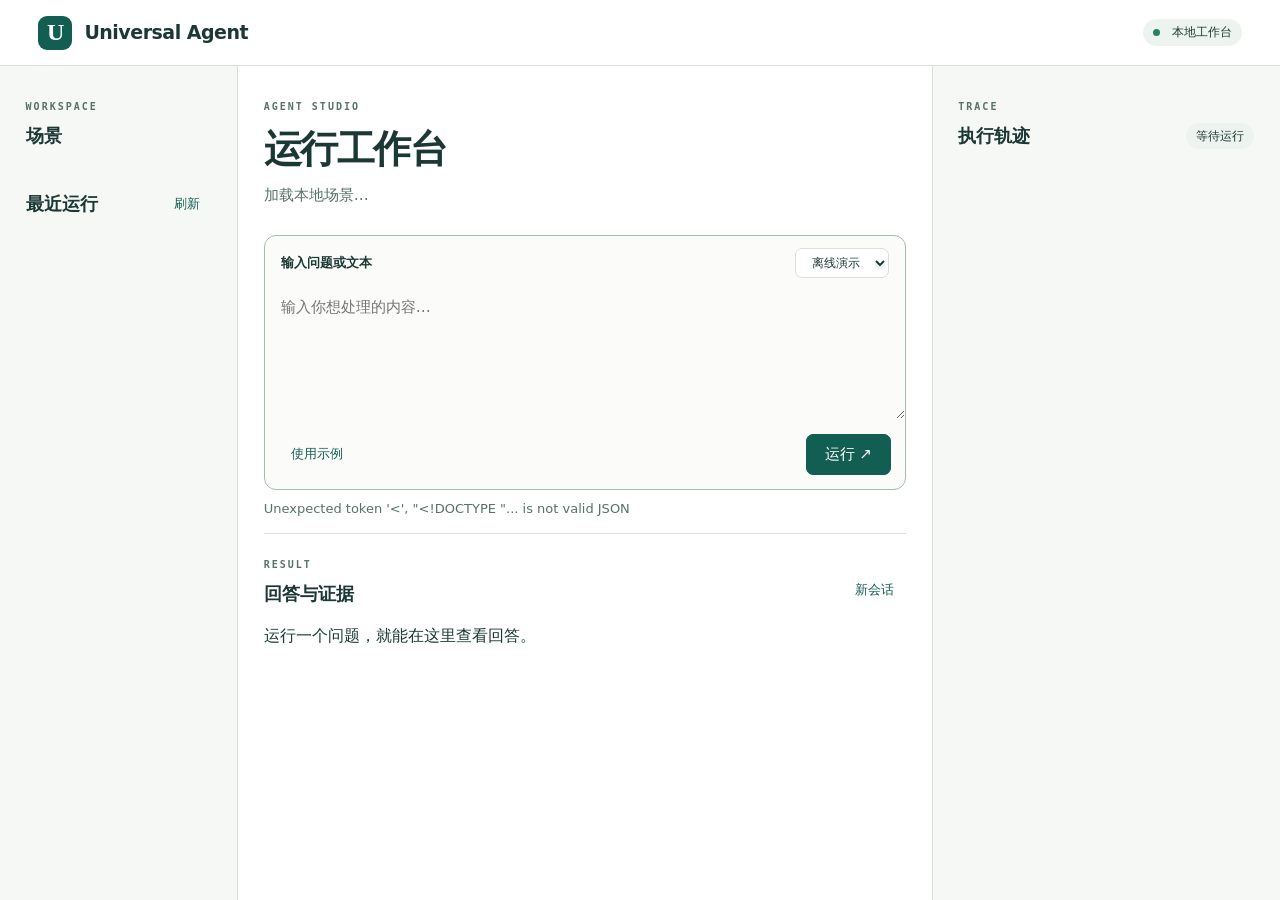
==== static/index.html @ d8149d49 "Implement local agent runtime, trace workbench and removable notes scenario" ====
<!doctype html>
<html lang="zh-CN">
<head>
<meta charset="utf-8"><meta name="viewport" content="width=device-width,initial-scale=1">
<title>Universal Agent · 本地工作台</title><link rel="stylesheet" href="/static/style.css">
<script defer src="/static/app.js"></script>
</head><body>
<header><div class="brand"><span class="mark">U</span><strong>Universal Agent</strong></div><span class="local"><i></i> 本地工作台</span></header>
<main>
<aside><div class="kicker">WORKSPACE</div><h2>场景</h2><div id="scenes"></div>
<div class="rail-title"><h2>最近运行</h2><button id="refresh" class="link">刷新</button></div><div id="history"></div></aside>
<section class="studio">
<div class="kicker">AGENT STUDIO</div><h1 id="title">运行工作台</h1><p id="description">加载本地场景…</p>
<form id="ask"><div class="toolbar"><label for="question">输入问题或文本</label><select id="mode" aria-label="运行模式"><option value="offline">离线演示</option><option value="openai">模型模式</option></select></div>
<textarea id="question" maxlength="16000" required rows="5" placeholder="输入你想处理的内容…"></textarea>
<div class="actions"><button type="button" class="link" id="example">使用示例</button><span class="spacer"></span><button type="button" id="cancel" hidden>取消运行</button><button id="submit" class="primary">运行 ↗</button></div></form>
<p id="notice" role="status"></p>
<div class="result-head"><div><div class="kicker">RESULT</div><h2>回答与证据</h2></div><button class="link" id="new">新会话</button></div>
<p id="prompt"></p><div id="answer" aria-live="polite">运行一个问题，就能在这里查看回答。</div><div id="evidence"></div>
</section>
<section class="tracepanel"><div class="kicker">TRACE</div><div class="rail-title"><h2>执行轨迹</h2><span class="badge" id="status">等待运行</span></div><p id="taskid"></p><ol id="trace"></ol></section>
</main>
<dialog id="login"><form id="unlock"><h2>本地访问令牌</h2><label for="secret">输入服务端配置的 AGENT_ACCESS_TOKEN</label><input type="password" id="secret" required autocomplete="off"><button class="primary">进入工作台</button></form></dialog>
</body></html>
---- static/style.css ----
:root{font:15px/1.55 system-ui,"Microsoft YaHei",sans-serif;color:#1c3835;background:#f6f8f5;--muted:#58716b;--line:#d7e0da;--green:#135e52}
*{box-sizing:border-box}body{margin:0}header{height:66px;border-bottom:1px solid var(--line);display:flex;align-items:center;justify-content:space-between;padding:0 3vw;background:#fff}.brand,.local,.actions,.toolbar,.rail-title,.result-head{display:flex;align-items:center;gap:12px}.brand{font-size:19px;letter-spacing:-.5px}.mark{display:grid;place-items:center;background:var(--green);color:white;border-radius:9px;width:34px;height:34px;font:bold 24px Georgia}.local,.badge{font-size:12px;background:#edf4ef;padding:4px 10px;border-radius:20px}.local i{width:7px;height:7px;background:#258163;border-radius:50%}main{display:grid;grid-template-columns:minmax(178px,.72fr) minmax(340px,2.1fr) minmax(240px,1.05fr);min-height:calc(100vh - 66px);max-width:1600px;margin:auto}aside,.studio,.tracepanel{padding:34px clamp(16px,2vw,34px);min-width:0}aside,.studio{border-right:1px solid var(--line)}.studio{background:#fff}.kicker{font:600 10px/1.4 ui-monospace,monospace;letter-spacing:2px;color:var(--muted)}h1{font-size:clamp(28px,3vw,44px);line-height:1.15;letter-spacing:-1.5px;margin:13px 0}h2{font-size:18px;margin:8px 0 14px}p{margin:9px 0;color:var(--muted)}#description{margin-bottom:28px}.rail-title,.result-head,.toolbar{justify-content:space-between}.rail-title h2{margin:8px 0}button,select,input,textarea{font:inherit}button,select,input{border:1px solid var(--line);border-radius:7px;padding:6px 12px;background:white;color:inherit}button,select{cursor:pointer}button:hover{background:#eef4ef}button:focus-visible,select:focus-visible,textarea:focus-visible,input:focus-visible,summary:focus-visible{outline:2px solid #2f927e;outline-offset:2px}button:disabled{cursor:default;opacity:.5}.scene,.past{display:block;width:100%;text-align:left;overflow:hidden;text-overflow:ellipsis;white-space:nowrap}.scene{margin:6px 0;padding:11px}.scene.active{background:#dceee5;border-color:#9fc4ac;font-weight:650}.past{background:none;border:0;font-size:13px;padding:7px 3px;color:var(--muted)}#history,.tracepanel{overflow-wrap:anywhere}aside .rail-title{margin-top:32px}.link{background:none;border:0;color:var(--green);font-size:13px}.toolbar{padding:12px 16px}.toolbar label{font-size:13px;font-weight:650}#ask{border:1px solid #a6bbb0;border-radius:12px;background:#fbfcfa;overflow:hidden}textarea{width:100%;border:0;resize:vertical;min-height:120px;padding:6px 16px;background:transparent;color:inherit}select{font-size:12px}.actions{padding:8px 14px 14px}.spacer{flex:1}.primary{background:var(--green);color:white;padding:8px 18px;border-color:var(--green)}.primary:hover{background:#0c4f43}#notice{min-height:20px;font-size:13px}.result-head{border-top:1px solid var(--line);padding-top:24px;margin-top:14px}#answer,#prompt,pre,.evidence-text{white-space:pre-wrap;overflow-wrap:anywhere}#answer{font-size:16px;line-height:1.8}#evidence details{border:1px solid var(--line);border-radius:8px;padding:9px 12px;margin-top:10px}summary{cursor:pointer}#taskid{font:11px ui-monospace,monospace}.tracepanel ol{list-style:none;padding:0;margin-top:20px}.tracepanel li{border-left:2px solid #abcabb;padding:0 0 16px 13px}.tracepanel summary{font-size:13px}.meta{color:var(--muted);font-size:11px}.tracepanel pre{font:11px/1.55 ui-monospace,monospace;max-height:260px;overflow:auto;color:#3f5750}.badge{white-space:nowrap}dialog{border:1px solid var(--line);border-radius:12px;max-width:90vw}dialog label,dialog input{display:block;margin:12px 0}#prompt{font-size:13px}#prompt:empty{display:none}[hidden]{display:none!important}@media(max-width:950px){main{grid-template-columns:175px 1fr}.tracepanel{grid-column:2;border-top:1px solid var(--line)}aside{grid-row:span 2}.studio{border:0}}@media(max-width:620px){main{display:block}aside,.studio,.tracepanel{padding:18px;border:0;border-bottom:1px solid var(--line)}aside .rail-title{margin-top:12px}#scenes{display:flex;gap:8px}.scene{width:auto}#history{max-height:85px;overflow:auto}}
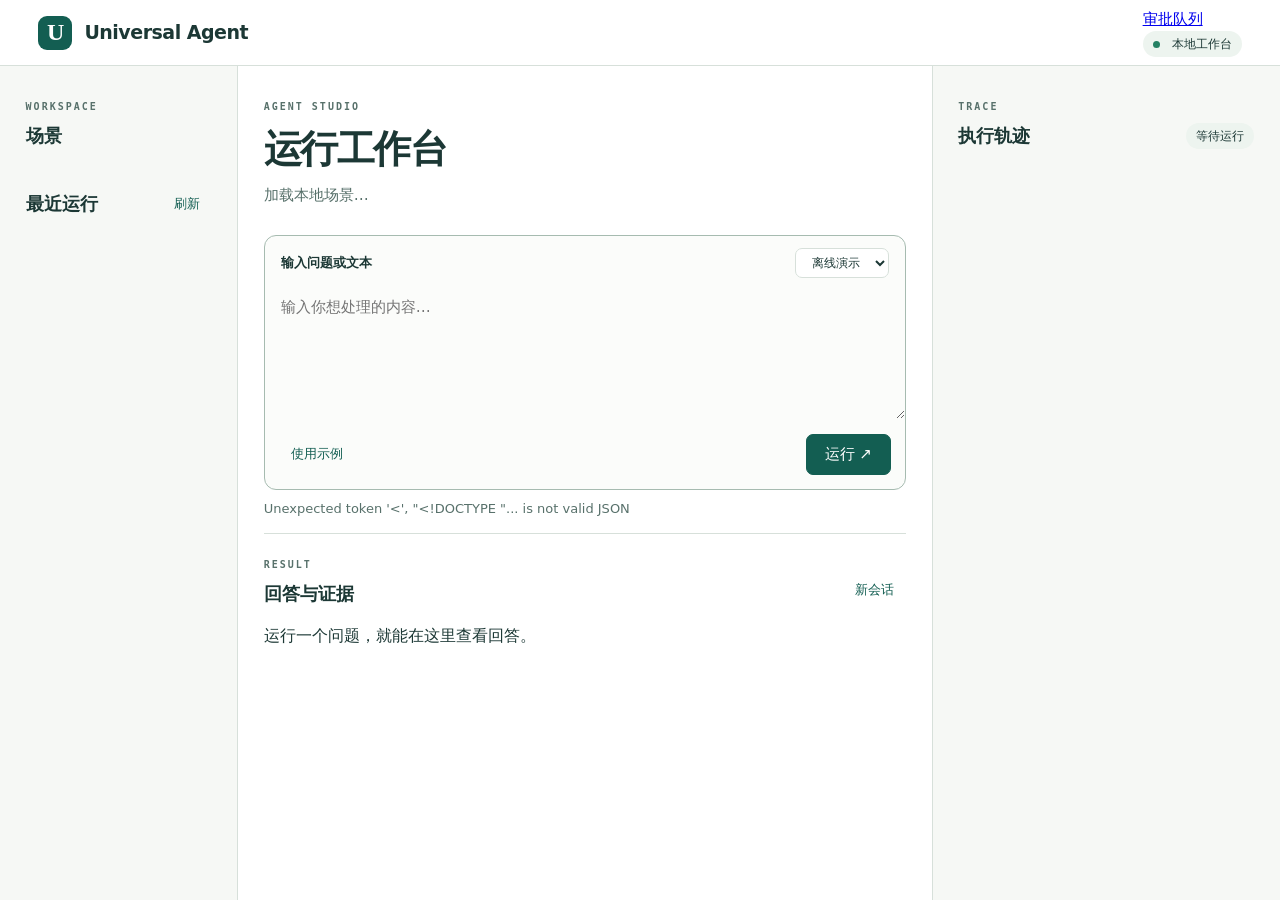
==== commit afde95aa: "Govern approved mock commits, gated releases, and offline observability" ====
--- a/static/index.html
+++ b/static/index.html
@@ -5,16 +5,21 @@
 <title>Universal Agent · 本地工作台</title><link rel="stylesheet" href="/static/style.css">
 <script defer src="/static/app.js"></script>
 </head><body>
-<header><div class="brand"><span class="mark">U</span><strong>Universal Agent</strong></div><span class="local"><i></i> 本地工作台</span></header>
+<header><div class="brand"><span class="mark">U</span><strong>Universal Agent</strong></div><div><a href="/review" target="_blank" rel="noopener">审批队列</a> <span class="local"><i></i> 本地工作台</span></div></header>
 <main>
 <aside><div class="kicker">WORKSPACE</div><h2>场景</h2><div id="scenes"></div>
 <div class="rail-title"><h2>最近运行</h2><button id="refresh" class="link">刷新</button></div><div id="history"></div></aside>
 <section class="studio">
 <div class="kicker">AGENT STUDIO</div><h1 id="title">运行工作台</h1><p id="description">加载本地场景…</p>
-<form id="ask"><div class="toolbar"><label for="question">输入问题或文本</label><select id="mode" aria-label="运行模式"><option value="offline">离线演示</option><option value="openai">模型模式</option></select></div>
+<form id="ask"><div class="toolbar"><label for="question">输入问题或文本</label><div class="mode-options">
+<label id="executionOptions" hidden>执行方式 <select id="executionMode"><option value="reactive">即时执行</option><option value="durable_plan">持久化计划</option></select></label>
+<select id="mode" aria-label="规划器"><option value="offline">离线演示</option><option value="openai">模型模式</option></select></div></div>
+<p id="planHint" hidden>按场景计划执行。需要人工审批时可以在独立审批窗口处理。</p>
+<label id="objectScope" hidden>本次对象 ID <input id="objectId" maxlength="128"></label>
 <textarea id="question" maxlength="16000" required rows="5" placeholder="输入你想处理的内容…"></textarea>
 <div class="actions"><button type="button" class="link" id="example">使用示例</button><span class="spacer"></span><button type="button" id="cancel" hidden>取消运行</button><button id="submit" class="primary">运行 ↗</button></div></form>
 <p id="notice" role="status"></p>
+<section id="planPanel" aria-labelledby="planTitle" hidden><div class="rail-title"><h2 id="planTitle">计划步骤</h2><span id="planCount" class="meta"></span></div><ol id="planSteps"></ol></section>
 <div class="result-head"><div><div class="kicker">RESULT</div><h2>回答与证据</h2></div><button class="link" id="new">新会话</button></div>
 <p id="prompt"></p><div id="answer" aria-live="polite">运行一个问题，就能在这里查看回答。</div><div id="evidence"></div>
 </section>
--- a/static/style.css
+++ b/static/style.css
@@ -1,2 +1,11 @@
 :root{font:15px/1.55 system-ui,"Microsoft YaHei",sans-serif;color:#1c3835;background:#f6f8f5;--muted:#58716b;--line:#d7e0da;--green:#135e52}
 *{box-sizing:border-box}body{margin:0}header{height:66px;border-bottom:1px solid var(--line);display:flex;align-items:center;justify-content:space-between;padding:0 3vw;background:#fff}.brand,.local,.actions,.toolbar,.rail-title,.result-head{display:flex;align-items:center;gap:12px}.brand{font-size:19px;letter-spacing:-.5px}.mark{display:grid;place-items:center;background:var(--green);color:white;border-radius:9px;width:34px;height:34px;font:bold 24px Georgia}.local,.badge{font-size:12px;background:#edf4ef;padding:4px 10px;border-radius:20px}.local i{width:7px;height:7px;background:#258163;border-radius:50%}main{display:grid;grid-template-columns:minmax(178px,.72fr) minmax(340px,2.1fr) minmax(240px,1.05fr);min-height:calc(100vh - 66px);max-width:1600px;margin:auto}aside,.studio,.tracepanel{padding:34px clamp(16px,2vw,34px);min-width:0}aside,.studio{border-right:1px solid var(--line)}.studio{background:#fff}.kicker{font:600 10px/1.4 ui-monospace,monospace;letter-spacing:2px;color:var(--muted)}h1{font-size:clamp(28px,3vw,44px);line-height:1.15;letter-spacing:-1.5px;margin:13px 0}h2{font-size:18px;margin:8px 0 14px}p{margin:9px 0;color:var(--muted)}#description{margin-bottom:28px}.rail-title,.result-head,.toolbar{justify-content:space-between}.rail-title h2{margin:8px 0}button,select,input,textarea{font:inherit}button,select,input{border:1px solid var(--line);border-radius:7px;padding:6px 12px;background:white;color:inherit}button,select{cursor:pointer}button:hover{background:#eef4ef}button:focus-visible,select:focus-visible,textarea:focus-visible,input:focus-visible,summary:focus-visible{outline:2px solid #2f927e;outline-offset:2px}button:disabled{cursor:default;opacity:.5}.scene,.past{display:block;width:100%;text-align:left;overflow:hidden;text-overflow:ellipsis;white-space:nowrap}.scene{margin:6px 0;padding:11px}.scene.active{background:#dceee5;border-color:#9fc4ac;font-weight:650}.past{background:none;border:0;font-size:13px;padding:7px 3px;color:var(--muted)}#history,.tracepanel{overflow-wrap:anywhere}aside .rail-title{margin-top:32px}.link{background:none;border:0;color:var(--green);font-size:13px}.toolbar{padding:12px 16px}.toolbar label{font-size:13px;font-weight:650}#ask{border:1px solid #a6bbb0;border-radius:12px;background:#fbfcfa;overflow:hidden}textarea{width:100%;border:0;resize:vertical;min-height:120px;padding:6px 16px;background:transparent;color:inherit}select{font-size:12px}.actions{padding:8px 14px 14px}.spacer{flex:1}.primary{background:var(--green);color:white;padding:8px 18px;border-color:var(--green)}.primary:hover{background:#0c4f43}#notice{min-height:20px;font-size:13px}.result-head{border-top:1px solid var(--line);padding-top:24px;margin-top:14px}#answer,#prompt,pre,.evidence-text{white-space:pre-wrap;overflow-wrap:anywhere}#answer{font-size:16px;line-height:1.8}#evidence details{border:1px solid var(--line);border-radius:8px;padding:9px 12px;margin-top:10px}summary{cursor:pointer}#taskid{font:11px ui-monospace,monospace}.tracepanel ol{list-style:none;padding:0;margin-top:20px}.tracepanel li{border-left:2px solid #abcabb;padding:0 0 16px 13px}.tracepanel summary{font-size:13px}.meta{color:var(--muted);font-size:11px}.tracepanel pre{font:11px/1.55 ui-monospace,monospace;max-height:260px;overflow:auto;color:#3f5750}.badge{white-space:nowrap}dialog{border:1px solid var(--line);border-radius:12px;max-width:90vw}dialog label,dialog input{display:block;margin:12px 0}#prompt{font-size:13px}#prompt:empty{display:none}[hidden]{display:none!important}@media(max-width:950px){main{grid-template-columns:175px 1fr}.tracepanel{grid-column:2;border-top:1px solid var(--line)}aside{grid-row:span 2}.studio{border:0}}@media(max-width:620px){main{display:block}aside,.studio,.tracepanel{padding:18px;border:0;border-bottom:1px solid var(--line)}aside .rail-title{margin-top:12px}#scenes{display:flex;gap:8px}.scene{width:auto}#history{max-height:85px;overflow:auto}}
+.mode-options,.step-heading{display:flex;align-items:center;gap:8px;flex-wrap:wrap}
+.toolbar{flex-wrap:wrap}.mode-options label{font-size:12px;color:var(--muted)}
+#planHint{margin:0 16px 8px;font-size:12px}
+#planPanel{border:1px solid var(--line);border-radius:10px;margin:14px 0 20px;padding:12px 16px;background:#fbfcfa}
+#planSteps{list-style:decimal;padding-left:24px;margin:4px 0}
+#planSteps li{padding:8px 0 8px 3px;border-top:1px solid var(--line);overflow-wrap:anywhere}
+#planSteps li::marker{color:var(--muted);font:12px ui-monospace,monospace}
+.step-heading strong{font:600 14px ui-monospace,monospace}.step-heading .badge{font-size:11px}
+.step-detail{font-size:12px;color:var(--muted);margin-top:3px}
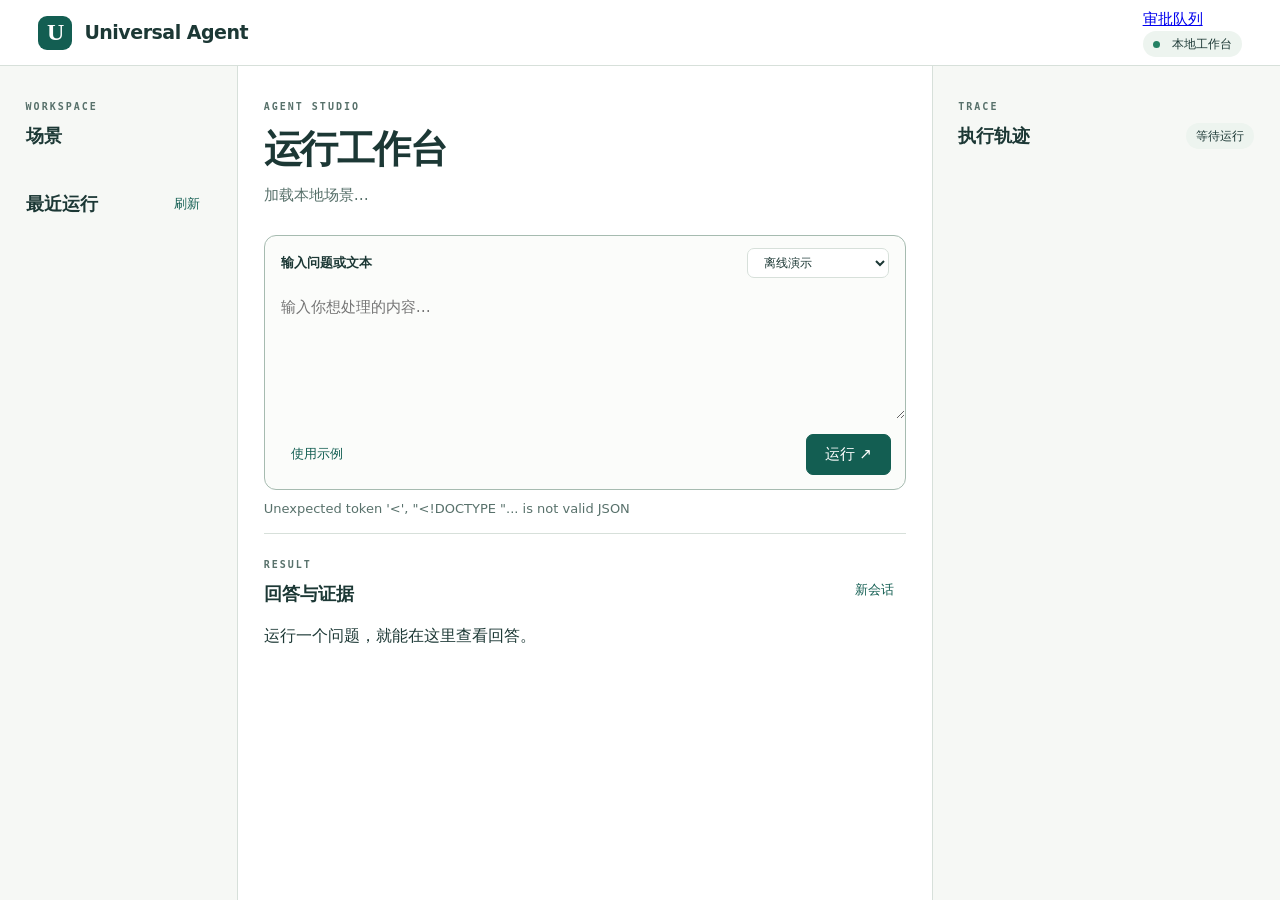
==== commit 94701a40: "Add published skill packages and a local two-project harness for V3 P1" ====
--- a/static/index.html
+++ b/static/index.html
@@ -1,29 +1,112 @@
 <!doctype html>
 <html lang="zh-CN">
 <head>
-<meta charset="utf-8"><meta name="viewport" content="width=device-width,initial-scale=1">
-<title>Universal Agent · 本地工作台</title><link rel="stylesheet" href="/static/style.css">
-<script defer src="/static/app.js"></script>
-</head><body>
-<header><div class="brand"><span class="mark">U</span><strong>Universal Agent</strong></div><div><a href="/review" target="_blank" rel="noopener">审批队列</a> <span class="local"><i></i> 本地工作台</span></div></header>
-<main>
-<aside><div class="kicker">WORKSPACE</div><h2>场景</h2><div id="scenes"></div>
-<div class="rail-title"><h2>最近运行</h2><button id="refresh" class="link">刷新</button></div><div id="history"></div></aside>
-<section class="studio">
-<div class="kicker">AGENT STUDIO</div><h1 id="title">运行工作台</h1><p id="description">加载本地场景…</p>
-<form id="ask"><div class="toolbar"><label for="question">输入问题或文本</label><div class="mode-options">
-<label id="executionOptions" hidden>执行方式 <select id="executionMode"><option value="reactive">即时执行</option><option value="durable_plan">持久化计划</option></select></label>
-<select id="mode" aria-label="规划器"><option value="offline">离线演示</option><option value="openai">模型模式</option></select></div></div>
-<p id="planHint" hidden>按场景计划执行。需要人工审批时可以在独立审批窗口处理。</p>
-<label id="objectScope" hidden>本次对象 ID <input id="objectId" maxlength="128"></label>
-<textarea id="question" maxlength="16000" required rows="5" placeholder="输入你想处理的内容…"></textarea>
-<div class="actions"><button type="button" class="link" id="example">使用示例</button><span class="spacer"></span><button type="button" id="cancel" hidden>取消运行</button><button id="submit" class="primary">运行 ↗</button></div></form>
-<p id="notice" role="status"></p>
-<section id="planPanel" aria-labelledby="planTitle" hidden><div class="rail-title"><h2 id="planTitle">计划步骤</h2><span id="planCount" class="meta"></span></div><ol id="planSteps"></ol></section>
-<div class="result-head"><div><div class="kicker">RESULT</div><h2>回答与证据</h2></div><button class="link" id="new">新会话</button></div>
-<p id="prompt"></p><div id="answer" aria-live="polite">运行一个问题，就能在这里查看回答。</div><div id="evidence"></div>
-</section>
-<section class="tracepanel"><div class="kicker">TRACE</div><div class="rail-title"><h2>执行轨迹</h2><span class="badge" id="status">等待运行</span></div><p id="taskid"></p><ol id="trace"></ol></section>
-</main>
-<dialog id="login"><form id="unlock"><h2>本地访问令牌</h2><label for="secret">输入服务端配置的 AGENT_ACCESS_TOKEN</label><input type="password" id="secret" required autocomplete="off"><button class="primary">进入工作台</button></form></dialog>
-</body></html>
+  <meta charset="utf-8">
+  <meta name="viewport" content="width=device-width,initial-scale=1">
+  <title>Universal Agent · 本地工作台</title>
+  <link rel="stylesheet" href="/static/style.css">
+  <script defer src="/static/app.js"></script>
+</head>
+<body>
+  <header>
+    <div class="brand">
+      <span class="mark">U</span>
+      <strong>Universal Agent</strong>
+    </div>
+    <div>
+      <a href="/review" target="_blank" rel="noopener">审批队列</a>
+      <span class="local"><i></i> 本地工作台</span>
+    </div>
+  </header>
+
+  <main>
+    <aside>
+      <div class="kicker">WORKSPACE</div>
+      <h2>场景</h2>
+      <div id="scenes"></div>
+      <div class="rail-title">
+        <h2>最近运行</h2>
+        <button id="refresh" class="link">刷新</button>
+      </div>
+      <div id="history"></div>
+    </aside>
+
+    <section class="studio">
+      <div class="kicker">AGENT STUDIO</div>
+      <h1 id="title">运行工作台</h1>
+      <p id="description">加载本地场景…</p>
+
+      <form id="ask">
+        <div class="toolbar">
+          <label for="question">输入问题或文本</label>
+          <div class="mode-options">
+            <label id="executionOptions" hidden>执行方式 <select id="executionMode">
+              <option value="reactive">即时执行</option>
+              <option value="durable_plan">持久化计划</option>
+            </select></label>
+            <select id="mode" aria-label="规划器">
+              <option value="offline">离线演示</option>
+              <option value="openai">模型模式</option>
+              <option value="mock">模拟模型（本机）</option>
+            </select>
+          </div>
+        </div>
+
+        <p id="planHint" hidden>按场景计划执行。需要人工审批时可以在独立审批窗口处理。</p>
+        <label id="skillPicker" hidden>已发布技能 <select id="skill"></select></label>
+        <label id="objectScope" hidden>本次对象 ID（多个用逗号分隔）
+          <input id="objectId" maxlength="8255" aria-describedby="objectHint">
+          <small id="objectHint"></small>
+        </label>
+        <textarea id="question" maxlength="16000" required rows="5" placeholder="输入你想处理的内容…"></textarea>
+
+        <div class="actions">
+          <button type="button" class="link" id="example">使用示例</button>
+          <span class="spacer"></span>
+          <button type="button" id="cancel" hidden>取消运行</button>
+          <button id="submit" class="primary">运行 ↗</button>
+        </div>
+      </form>
+
+      <p id="notice" role="status"></p>
+      <section id="planPanel" aria-labelledby="planTitle" hidden>
+        <div class="rail-title">
+          <h2 id="planTitle">计划步骤</h2>
+          <span id="planCount" class="meta"></span>
+        </div>
+        <ol id="planSteps"></ol>
+      </section>
+
+      <div class="result-head">
+        <div>
+          <div class="kicker">RESULT</div>
+          <h2>回答与证据</h2>
+        </div>
+        <button class="link" id="new">新会话</button>
+      </div>
+      <p id="prompt"></p>
+      <div id="answer" aria-live="polite">运行一个问题，就能在这里查看回答。</div>
+      <div id="evidence"></div>
+    </section>
+
+    <section class="tracepanel">
+      <div class="kicker">TRACE</div>
+      <div class="rail-title">
+        <h2>执行轨迹</h2>
+        <span class="badge" id="status">等待运行</span>
+      </div>
+      <p id="taskid"></p>
+      <ol id="trace"></ol>
+    </section>
+  </main>
+
+  <dialog id="login">
+    <form id="unlock">
+      <h2>本地访问令牌</h2>
+      <label for="secret">输入服务端配置的 AGENT_ACCESS_TOKEN</label>
+      <input type="password" id="secret" required autocomplete="off">
+      <button class="primary">进入工作台</button>
+    </form>
+  </dialog>
+</body>
+</html>
--- a/static/style.css
+++ b/static/style.css
@@ -1,11 +1,469 @@
-:root{font:15px/1.55 system-ui,"Microsoft YaHei",sans-serif;color:#1c3835;background:#f6f8f5;--muted:#58716b;--line:#d7e0da;--green:#135e52}
-*{box-sizing:border-box}body{margin:0}header{height:66px;border-bottom:1px solid var(--line);display:flex;align-items:center;justify-content:space-between;padding:0 3vw;background:#fff}.brand,.local,.actions,.toolbar,.rail-title,.result-head{display:flex;align-items:center;gap:12px}.brand{font-size:19px;letter-spacing:-.5px}.mark{display:grid;place-items:center;background:var(--green);color:white;border-radius:9px;width:34px;height:34px;font:bold 24px Georgia}.local,.badge{font-size:12px;background:#edf4ef;padding:4px 10px;border-radius:20px}.local i{width:7px;height:7px;background:#258163;border-radius:50%}main{display:grid;grid-template-columns:minmax(178px,.72fr) minmax(340px,2.1fr) minmax(240px,1.05fr);min-height:calc(100vh - 66px);max-width:1600px;margin:auto}aside,.studio,.tracepanel{padding:34px clamp(16px,2vw,34px);min-width:0}aside,.studio{border-right:1px solid var(--line)}.studio{background:#fff}.kicker{font:600 10px/1.4 ui-monospace,monospace;letter-spacing:2px;color:var(--muted)}h1{font-size:clamp(28px,3vw,44px);line-height:1.15;letter-spacing:-1.5px;margin:13px 0}h2{font-size:18px;margin:8px 0 14px}p{margin:9px 0;color:var(--muted)}#description{margin-bottom:28px}.rail-title,.result-head,.toolbar{justify-content:space-between}.rail-title h2{margin:8px 0}button,select,input,textarea{font:inherit}button,select,input{border:1px solid var(--line);border-radius:7px;padding:6px 12px;background:white;color:inherit}button,select{cursor:pointer}button:hover{background:#eef4ef}button:focus-visible,select:focus-visible,textarea:focus-visible,input:focus-visible,summary:focus-visible{outline:2px solid #2f927e;outline-offset:2px}button:disabled{cursor:default;opacity:.5}.scene,.past{display:block;width:100%;text-align:left;overflow:hidden;text-overflow:ellipsis;white-space:nowrap}.scene{margin:6px 0;padding:11px}.scene.active{background:#dceee5;border-color:#9fc4ac;font-weight:650}.past{background:none;border:0;font-size:13px;padding:7px 3px;color:var(--muted)}#history,.tracepanel{overflow-wrap:anywhere}aside .rail-title{margin-top:32px}.link{background:none;border:0;color:var(--green);font-size:13px}.toolbar{padding:12px 16px}.toolbar label{font-size:13px;font-weight:650}#ask{border:1px solid #a6bbb0;border-radius:12px;background:#fbfcfa;overflow:hidden}textarea{width:100%;border:0;resize:vertical;min-height:120px;padding:6px 16px;background:transparent;color:inherit}select{font-size:12px}.actions{padding:8px 14px 14px}.spacer{flex:1}.primary{background:var(--green);color:white;padding:8px 18px;border-color:var(--green)}.primary:hover{background:#0c4f43}#notice{min-height:20px;font-size:13px}.result-head{border-top:1px solid var(--line);padding-top:24px;margin-top:14px}#answer,#prompt,pre,.evidence-text{white-space:pre-wrap;overflow-wrap:anywhere}#answer{font-size:16px;line-height:1.8}#evidence details{border:1px solid var(--line);border-radius:8px;padding:9px 12px;margin-top:10px}summary{cursor:pointer}#taskid{font:11px ui-monospace,monospace}.tracepanel ol{list-style:none;padding:0;margin-top:20px}.tracepanel li{border-left:2px solid #abcabb;padding:0 0 16px 13px}.tracepanel summary{font-size:13px}.meta{color:var(--muted);font-size:11px}.tracepanel pre{font:11px/1.55 ui-monospace,monospace;max-height:260px;overflow:auto;color:#3f5750}.badge{white-space:nowrap}dialog{border:1px solid var(--line);border-radius:12px;max-width:90vw}dialog label,dialog input{display:block;margin:12px 0}#prompt{font-size:13px}#prompt:empty{display:none}[hidden]{display:none!important}@media(max-width:950px){main{grid-template-columns:175px 1fr}.tracepanel{grid-column:2;border-top:1px solid var(--line)}aside{grid-row:span 2}.studio{border:0}}@media(max-width:620px){main{display:block}aside,.studio,.tracepanel{padding:18px;border:0;border-bottom:1px solid var(--line)}aside .rail-title{margin-top:12px}#scenes{display:flex;gap:8px}.scene{width:auto}#history{max-height:85px;overflow:auto}}
-.mode-options,.step-heading{display:flex;align-items:center;gap:8px;flex-wrap:wrap}
-.toolbar{flex-wrap:wrap}.mode-options label{font-size:12px;color:var(--muted)}
-#planHint{margin:0 16px 8px;font-size:12px}
-#planPanel{border:1px solid var(--line);border-radius:10px;margin:14px 0 20px;padding:12px 16px;background:#fbfcfa}
-#planSteps{list-style:decimal;padding-left:24px;margin:4px 0}
-#planSteps li{padding:8px 0 8px 3px;border-top:1px solid var(--line);overflow-wrap:anywhere}
-#planSteps li::marker{color:var(--muted);font:12px ui-monospace,monospace}
-.step-heading strong{font:600 14px ui-monospace,monospace}.step-heading .badge{font-size:11px}
-.step-detail{font-size:12px;color:var(--muted);margin-top:3px}
+:root {
+  font: 15px/1.55 system-ui,"Microsoft YaHei",sans-serif;
+  color: #1c3835;
+  background: #f6f8f5;
+  --muted: #58716b;
+  --line: #d7e0da;
+  --green: #135e52;
+}
+
+* {
+  box-sizing: border-box;
+}
+
+body {
+  margin: 0;
+}
+
+header {
+  height: 66px;
+  border-bottom: 1px solid var(--line);
+  display: flex;
+  align-items: center;
+  justify-content: space-between;
+  padding: 0 3vw;
+  background: #fff;
+}
+
+.brand,
+.local,
+.actions,
+.toolbar,
+.rail-title,
+.result-head {
+  display: flex;
+  align-items: center;
+  gap: 12px;
+}
+
+.brand {
+  font-size: 19px;
+  letter-spacing: -.5px;
+}
+
+.mark {
+  display: grid;
+  place-items: center;
+  background: var(--green);
+  color: white;
+  border-radius: 9px;
+  width: 34px;
+  height: 34px;
+  font: bold 24px Georgia;
+}
+
+.local,
+.badge {
+  font-size: 12px;
+  background: #edf4ef;
+  padding: 4px 10px;
+  border-radius: 20px;
+}
+
+.local i {
+  width: 7px;
+  height: 7px;
+  background: #258163;
+  border-radius: 50%;
+}
+
+main {
+  display: grid;
+  grid-template-columns: minmax(178px,.72fr) minmax(340px,2.1fr) minmax(240px,1.05fr);
+  min-height: calc(100vh - 66px);
+  max-width: 1600px;
+  margin: auto;
+}
+
+aside,
+.studio,
+.tracepanel {
+  padding: 34px clamp(16px,2vw,34px);
+  min-width: 0;
+}
+
+aside,
+.studio {
+  border-right: 1px solid var(--line);
+}
+
+.studio {
+  background: #fff;
+}
+
+.kicker {
+  font: 600 10px/1.4 ui-monospace,monospace;
+  letter-spacing: 2px;
+  color: var(--muted);
+}
+
+h1 {
+  font-size: clamp(28px,3vw,44px);
+  line-height: 1.15;
+  letter-spacing: -1.5px;
+  margin: 13px 0;
+}
+
+h2 {
+  font-size: 18px;
+  margin: 8px 0 14px;
+}
+
+p {
+  margin: 9px 0;
+  color: var(--muted);
+}
+
+#description {
+  margin-bottom: 28px;
+}
+
+.rail-title,
+.result-head,
+.toolbar {
+  justify-content: space-between;
+}
+
+.rail-title h2 {
+  margin: 8px 0;
+}
+
+button,
+select,
+input,
+textarea {
+  font: inherit;
+}
+
+button,
+select,
+input {
+  border: 1px solid var(--line);
+  border-radius: 7px;
+  padding: 6px 12px;
+  background: white;
+  color: inherit;
+}
+
+button,
+select {
+  cursor: pointer;
+}
+
+button:hover {
+  background: #eef4ef;
+}
+
+button:focus-visible,
+select:focus-visible,
+textarea:focus-visible,
+input:focus-visible,
+summary:focus-visible {
+  outline: 2px solid #2f927e;
+  outline-offset: 2px;
+}
+
+button:disabled {
+  cursor: default;
+  opacity: .5;
+}
+
+.scene,
+.past {
+  display: block;
+  width: 100%;
+  text-align: left;
+  overflow: hidden;
+  text-overflow: ellipsis;
+  white-space: nowrap;
+}
+
+.scene {
+  margin: 6px 0;
+  padding: 11px;
+}
+
+.scene.active {
+  background: #dceee5;
+  border-color: #9fc4ac;
+  font-weight: 650;
+}
+
+.past {
+  background: none;
+  border: 0;
+  font-size: 13px;
+  padding: 7px 3px;
+  color: var(--muted);
+}
+
+#history,
+.tracepanel {
+  overflow-wrap: anywhere;
+}
+
+aside .rail-title {
+  margin-top: 32px;
+}
+
+.link {
+  background: none;
+  border: 0;
+  color: var(--green);
+  font-size: 13px;
+}
+
+.toolbar {
+  padding: 12px 16px;
+}
+
+.toolbar label {
+  font-size: 13px;
+  font-weight: 650;
+}
+
+#ask {
+  border: 1px solid #a6bbb0;
+  border-radius: 12px;
+  background: #fbfcfa;
+  overflow: hidden;
+}
+
+textarea {
+  width: 100%;
+  border: 0;
+  resize: vertical;
+  min-height: 120px;
+  padding: 6px 16px;
+  background: transparent;
+  color: inherit;
+}
+
+select {
+  font-size: 12px;
+}
+
+.actions {
+  padding: 8px 14px 14px;
+}
+
+.spacer {
+  flex: 1;
+}
+
+.primary {
+  background: var(--green);
+  color: white;
+  padding: 8px 18px;
+  border-color: var(--green);
+}
+
+.primary:hover {
+  background: #0c4f43;
+}
+
+#notice {
+  min-height: 20px;
+  font-size: 13px;
+}
+
+.result-head {
+  border-top: 1px solid var(--line);
+  padding-top: 24px;
+  margin-top: 14px;
+}
+
+#answer,
+#prompt,
+pre,
+.evidence-text {
+  white-space: pre-wrap;
+  overflow-wrap: anywhere;
+}
+
+#answer {
+  font-size: 16px;
+  line-height: 1.8;
+}
+
+#evidence details {
+  border: 1px solid var(--line);
+  border-radius: 8px;
+  padding: 9px 12px;
+  margin-top: 10px;
+}
+
+summary {
+  cursor: pointer;
+}
+
+#taskid {
+  font: 11px ui-monospace,monospace;
+}
+
+.tracepanel ol {
+  list-style: none;
+  padding: 0;
+  margin-top: 20px;
+}
+
+.tracepanel li {
+  border-left: 2px solid #abcabb;
+  padding: 0 0 16px 13px;
+}
+
+.tracepanel summary {
+  font-size: 13px;
+}
+
+.meta {
+  color: var(--muted);
+  font-size: 11px;
+}
+
+.tracepanel pre {
+  font: 11px/1.55 ui-monospace,monospace;
+  max-height: 260px;
+  overflow: auto;
+  color: #3f5750;
+}
+
+.badge {
+  white-space: nowrap;
+}
+
+dialog {
+  border: 1px solid var(--line);
+  border-radius: 12px;
+  max-width: 90vw;
+}
+
+dialog label,
+dialog input {
+  display: block;
+  margin: 12px 0;
+}
+
+#prompt {
+  font-size: 13px;
+}
+
+#prompt:empty {
+  display: none;
+}
+
+[hidden] {
+  display: none !important;
+}
+
+@media (max-width:950px) {
+  main {
+    grid-template-columns: 175px 1fr;
+  }
+
+  .tracepanel {
+    grid-column: 2;
+    border-top: 1px solid var(--line);
+  }
+
+  aside {
+    grid-row: span 2;
+  }
+
+  .studio {
+    border: 0;
+  }
+}
+
+@media (max-width:620px) {
+  main {
+    display: block;
+  }
+
+  aside,
+  .studio,
+  .tracepanel {
+    padding: 18px;
+    border: 0;
+    border-bottom: 1px solid var(--line);
+  }
+
+  aside .rail-title {
+    margin-top: 12px;
+  }
+
+  #scenes {
+    display: flex;
+    gap: 8px;
+  }
+
+  .scene {
+    width: auto;
+  }
+
+  #history {
+    max-height: 85px;
+    overflow: auto;
+  }
+}
+
+.mode-options,
+.step-heading {
+  display: flex;
+  align-items: center;
+  gap: 8px;
+  flex-wrap: wrap;
+}
+
+.toolbar {
+  flex-wrap: wrap;
+}
+
+.mode-options label {
+  font-size: 12px;
+  color: var(--muted);
+}
+
+#planHint {
+  margin: 0 16px 8px;
+  font-size: 12px;
+}
+
+#planPanel {
+  border: 1px solid var(--line);
+  border-radius: 10px;
+  margin: 14px 0 20px;
+  padding: 12px 16px;
+  background: #fbfcfa;
+}
+
+#planSteps {
+  list-style: decimal;
+  padding-left: 24px;
+  margin: 4px 0;
+}
+
+#planSteps li {
+  padding: 8px 0 8px 3px;
+  border-top: 1px solid var(--line);
+  overflow-wrap: anywhere;
+}
+
+#planSteps li::marker {
+  color: var(--muted);
+  font: 12px ui-monospace,monospace;
+}
+
+.step-heading strong {
+  font: 600 14px ui-monospace,monospace;
+}
+
+.step-heading .badge {
+  font-size: 11px;
+}
+
+.step-detail {
+  font-size: 12px;
+  color: var(--muted);
+  margin-top: 3px;
+}
